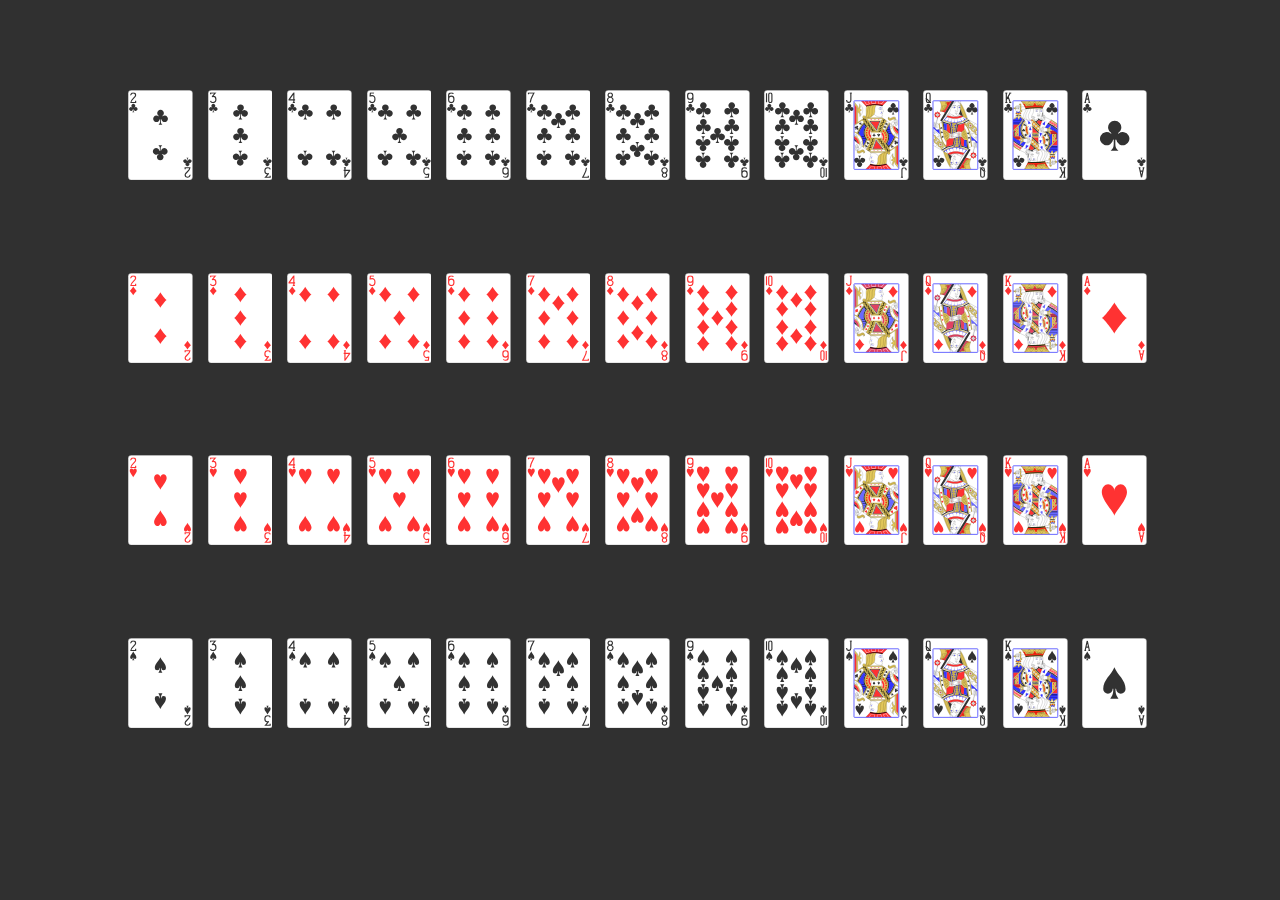
==== index.html @ d33ec6fb "first commit" ====
<!DOCTYPE html>
<html lang="en">

<head>

  <meta charset="UTF-8">
  <meta name="viewport" content="width=device-width, initial-scale=1.0">
  <title>ShipheadJS</title>

  <!-- ! Imports -->
  <script src='svg.js'></script>
  <script src='playing-card.js'></script>

  <!-- ! CSS -->
  <link rel="stylesheet" href="styles.css">

</head>

<body>

  <!-- ! HTML -->
  <div id="page">

    <div id="deck"></div>

  </div>

  <!-- ! JavaScript -->
  <script src="main.js" defer></script>

</body>

</html>
---- styles.css ----
:root {
  --debug-outline: 0px;
  --foreground-colour: rgb(255, 255, 255);
  --background-colour: rgb(48, 48, 48);
  --font-size: 16px;
  --font-family: monospace, sans-serif;
  --font-weight: 400;
  --scrollbar-slider: rgb(84, 93, 103);
  --scrollbar-gutter: transparent;
  --scrollbar-colour: var(--scrollbar-slider) var(--scrollbar-gutter);
  --pcm: 0.6;
  --pch: calc(150px * (var(--pcm)));
  --pcw: calc(108px * (var(--pcm)));
}

html, body {
  height: 100%;
  width: 100%;
  margin: 0px;
  padding: 0px;
  box-sizing: border-box;
  overflow: auto;
  background-color: var(--background-colour);
  color: var(--foreground-colour);
  font-family: var(--font-family);
  font-size: var(--font-size);
  font-weight: var(--font-weight);
  scrollbar-color: var(--scrollbar-slider) var(--scrollbar-gutter);
  box-shadow: inset 0 0 0 var(--debug-outline) var(--foreground-colour);
}

playing-card {
  user-select: none;
  display: inline-block;
  width: var(--pcw);
  height: var(--pch);
  box-sizing: border-box;
}

#center-pile playing-card {
  margin-left: -80px;
}

playing-card:hover {
  transform: translateY(-16px);
  box-shadow: 0px -4px 10px rgba(0, 128, 255, 1), 0px 4px 10px rgba(0, 128, 255, 1);
}

/* 
[flipped="true"] {
  filter: grayscale(1.0);
} */

#page {
  height: 100%;
  width: 100%;
  position: relative;
  display: flex;
  flex-direction: column;
  align-items: center;
  justify-content: space-between;
}

#deck {
  top: 50%;
  left: 50%;
  gap: 4px;
  transform: translate(-50%, -50%);
  width: 80%;
  height: 80%;
  position: absolute;
  box-sizing: border-box;
  display: grid;
  grid-template-columns: repeat(13, 1fr);
  grid-template-rows: repeat(4, 1fr);
  gap: 10px;
}
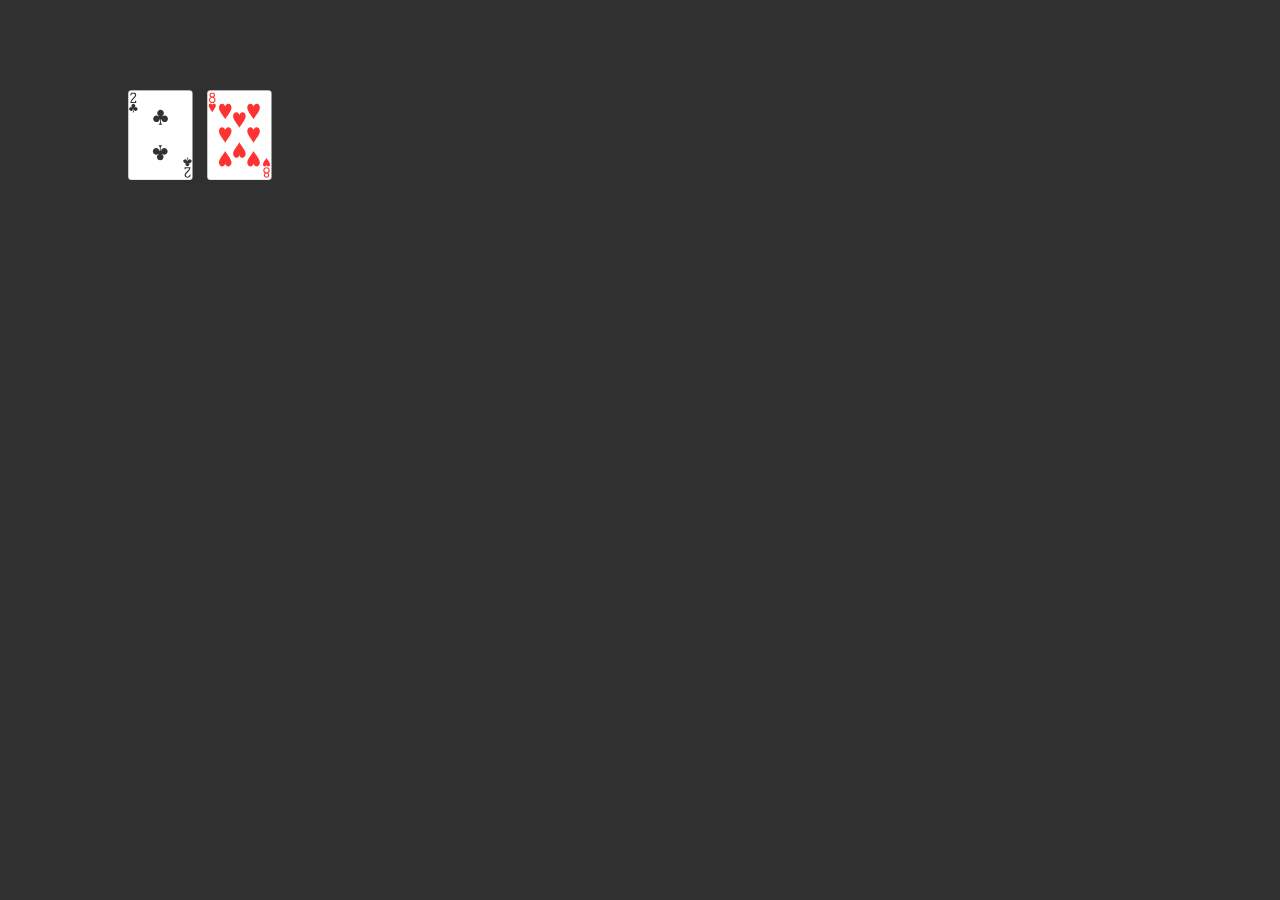
==== commit 82b8cf84: "tweaks, and removed all arguments passed to custom element constructor" ====
--- a/index.html
+++ b/index.html
@@ -21,7 +21,10 @@
   <!-- ! HTML -->
   <div id="page">
 
-    <div id="deck"></div>
+    <div id="deck">
+      <playing-card rank="2" suit="clubs" flipped="false" draggable="true"></playing-card>
+      <playing-card rank="8" suit="hearts" flipped="false" draggable="true"></playing-card>
+    </div>
 
   </div>
 
--- a/styles.css
+++ b/styles.css
@@ -2,12 +2,10 @@
   --debug-outline: 0px;
   --foreground-colour: rgb(255, 255, 255);
   --background-colour: rgb(48, 48, 48);
+  --scrollbar-colour: rgb(84, 93, 103) transparent;
+  --font-family: monospace, sans-serif;
   --font-size: 16px;
-  --font-family: monospace, sans-serif;
   --font-weight: 400;
-  --scrollbar-slider: rgb(84, 93, 103);
-  --scrollbar-gutter: transparent;
-  --scrollbar-colour: var(--scrollbar-slider) var(--scrollbar-gutter);
   --pcm: 0.6;
   --pch: calc(150px * (var(--pcm)));
   --pcw: calc(108px * (var(--pcm)));
@@ -18,38 +16,16 @@
   width: 100%;
   margin: 0px;
   padding: 0px;
+  overflow: auto;
   box-sizing: border-box;
-  overflow: auto;
   background-color: var(--background-colour);
   color: var(--foreground-colour);
   font-family: var(--font-family);
   font-size: var(--font-size);
   font-weight: var(--font-weight);
-  scrollbar-color: var(--scrollbar-slider) var(--scrollbar-gutter);
+  scrollbar-color: var(--scrollbar-colour);
   box-shadow: inset 0 0 0 var(--debug-outline) var(--foreground-colour);
 }
-
-playing-card {
-  user-select: none;
-  display: inline-block;
-  width: var(--pcw);
-  height: var(--pch);
-  box-sizing: border-box;
-}
-
-#center-pile playing-card {
-  margin-left: -80px;
-}
-
-playing-card:hover {
-  transform: translateY(-16px);
-  box-shadow: 0px -4px 10px rgba(0, 128, 255, 1), 0px 4px 10px rgba(0, 128, 255, 1);
-}
-
-/* 
-[flipped="true"] {
-  filter: grayscale(1.0);
-} */
 
 #page {
   height: 100%;
@@ -61,17 +37,29 @@
   justify-content: space-between;
 }
 
+playing-card {
+  user-select: none;
+  display: inline-block;
+  width: var(--pcw);
+  height: var(--pch);
+  box-sizing: border-box;
+}
+
+/* playing-card:hover {
+  transform: translateY(-16px);
+  box-shadow: 0px -4px 10px rgba(0, 128, 255, 1), 0px 4px 10px rgba(0, 128, 255, 1);
+} */
+
 #deck {
+  display: grid;
+  position: absolute;
   top: 50%;
   left: 50%;
-  gap: 4px;
   transform: translate(-50%, -50%);
+  box-sizing: border-box;
   width: 80%;
   height: 80%;
-  position: absolute;
-  box-sizing: border-box;
-  display: grid;
+  gap: 4px;
   grid-template-columns: repeat(13, 1fr);
   grid-template-rows: repeat(4, 1fr);
-  gap: 10px;
 }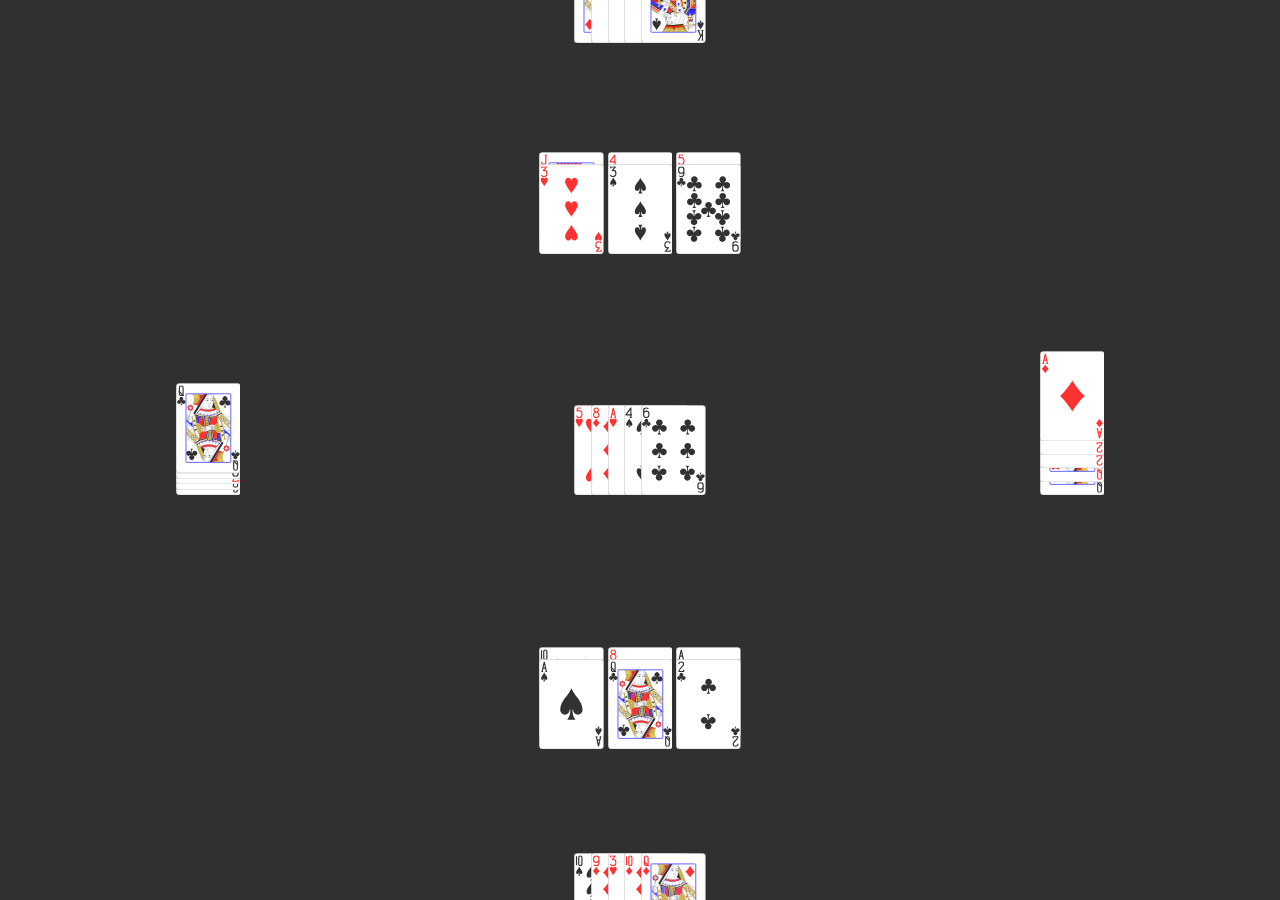
==== commit e3b5a955: "rewrite for more understandable layout / CSS manipulation" ====
--- a/index.html
+++ b/index.html
@@ -21,9 +21,34 @@
   <!-- ! HTML -->
   <div id="page">
 
-    <div id="deck">
-      <playing-card rank="2" suit="clubs" flipped="false" draggable="true"></playing-card>
-      <playing-card rank="8" suit="hearts" flipped="false" draggable="true"></playing-card>
+    <div id="enemy-hand-strip" class="strip">
+      <div class="hand"></div>
+    </div>
+
+    <div id="enemy-piles-strip" class="strip">
+      <div class="piles">
+        <div class="pile"></div>
+        <div class="pile"></div>
+        <div class="pile"></div>
+      </div>
+    </div>
+
+    <div id="center-strip" class="strip">
+      <div id="deck"></div>
+      <div id="played"></div>
+      <div id="discarded"></div>
+    </div>
+
+    <div id="player-piles-strip" class="strip">
+      <div class="piles">
+        <div class="pile"></div>
+        <div class="pile"></div>
+        <div class="pile"></div>
+      </div>
+    </div>
+
+    <div id="player-hand-strip" class="strip">
+      <div class="hand"></div>
     </div>
 
   </div>
--- a/styles.css
+++ b/styles.css
@@ -34,7 +34,8 @@
   display: flex;
   flex-direction: column;
   align-items: center;
-  justify-content: space-between;
+  justify-content: space-evenly;
+  overflow: hidden;
 }
 
 playing-card {
@@ -45,21 +46,124 @@
   box-sizing: border-box;
 }
 
-/* playing-card:hover {
-  transform: translateY(-16px);
-  box-shadow: 0px -4px 10px rgba(0, 128, 255, 1), 0px 4px 10px rgba(0, 128, 255, 1);
-} */
+.strip {
+  width: 100%;
+  height: auto;
+  display: flex;
+  flex-direction: row;
+  justify-content: center;
+}
+
+.piles {
+  width: auto;
+  height: auto;
+  display: flex;
+  flex-direction: row;
+  justify-content: center;
+  gap: 4px;
+}
+
+.pile {
+  width: auto;
+  height: var(--pch);
+  display: flex;
+  flex-direction: column;
+  justify-content: center;
+}
+
+#enemy-hand-strip {
+  position: absolute;
+  left: 0;
+  top: 0;
+  transform: translateY(-50%);
+  background-color: transparent;
+}
+
+#enemy-hand-strip > .hand {
+  background-color: transparent;
+}
+
+#enemy-piles-strip {
+  background-color: transparent;
+}
+
+#player-hand-strip {
+  position: absolute;
+  left: 0;
+  bottom: 0;
+  transform: translateY(50%);
+  background-color: transparent;
+} 
+
+#player-hand-strip > .hand {
+  background-color: transparent;
+}
+
+#player-piles-strip {
+  background-color: transparent;
+}
+
+#center-strip {
+  justify-content: space-evenly;
+}
 
 #deck {
-  display: grid;
-  position: absolute;
-  top: 50%;
-  left: 50%;
-  transform: translate(-50%, -50%);
-  box-sizing: border-box;
-  width: 80%;
-  height: 80%;
-  gap: 4px;
-  grid-template-columns: repeat(13, 1fr);
-  grid-template-rows: repeat(4, 1fr);
+  width: auto;
+  height: var(--pch);
+  display: flex;
+  flex-direction: column;
+  align-items: center;
+}
+#deck playing-card {
+  margin-top: calc(-1.06 * var(--pch));
+}
+#deck playing-card:first-of-type{
+  margin-top: 0px;
+}
+
+#played {
+  width: 35%;
+  height: var(--pch);
+  display: flex;
+  flex-direction: row;
+  justify-content: center;
+  align-items: center;
+}
+#played playing-card{
+  margin-left: -48px;
+}
+#played > playing-card:first-of-type{
+  margin-left: 0px;
+}
+
+#discarded {
+  width: auto;
+  height: var(--pch);
+  display: flex;
+  flex-direction: column;
+  align-items: center;
+}
+#discarded playing-card {
+  margin-top: calc(-1.15 * var(--pch));
+}
+#discarded playing-card:first-of-type{
+  margin-top: 0px;
+}
+
+
+
+.hand playing-card{
+  margin-left: -48px;
+}
+
+.hand > playing-card:first-of-type{
+  margin-left: 0px;
+}
+
+.pile playing-card {
+  margin-top: -78px;
+}
+
+.pile playing-card:first-of-type{
+  margin-top: 0px;
 }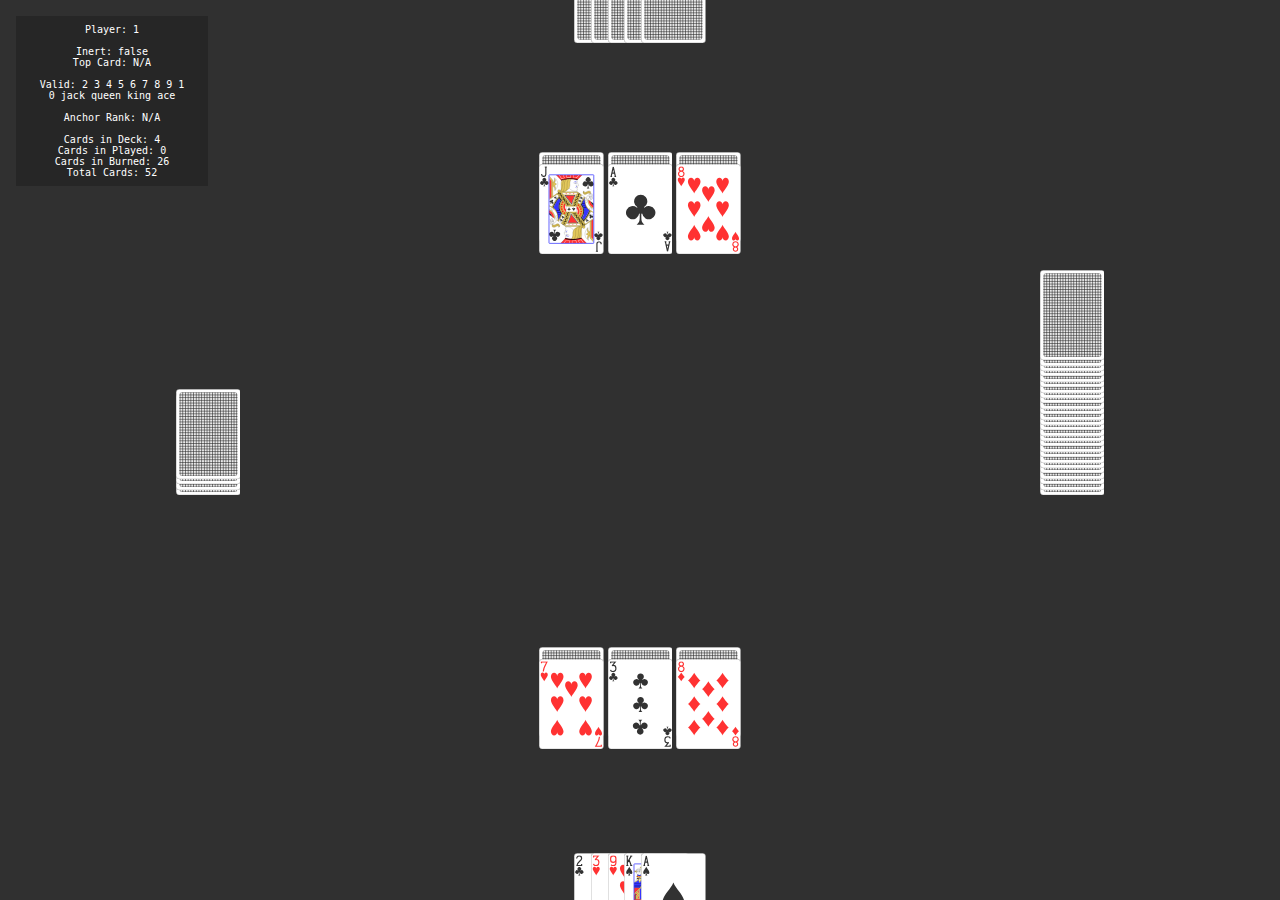
==== commit 1e1f13ae: "major rewrite, added functionality for computer to play randomly" ====
--- a/index.html
+++ b/index.html
@@ -18,37 +18,40 @@
 
 <body>
 
+  <div id="information">
+  </div>
+
   <!-- ! HTML -->
   <div id="page">
 
-    <div id="enemy-hand-strip" class="strip">
-      <div class="hand"></div>
+    <div id="computer-hand-band" class="band">
+      <div id="computer-hand" class="hand"></div>
     </div>
 
-    <div id="enemy-piles-strip" class="strip">
-      <div class="piles">
-        <div class="pile"></div>
-        <div class="pile"></div>
-        <div class="pile"></div>
+    <div id="computer-piles-band" class="band">
+      <div id="computer-piles" class="piles">
+        <div id='computer-left' class="pile"></div>
+        <div id='computer-middle' class="pile"></div>
+        <div id='computer-right' class="pile"></div>
       </div>
     </div>
 
-    <div id="center-strip" class="strip">
+    <div id="center-band" class="band">
       <div id="deck"></div>
       <div id="played"></div>
-      <div id="discarded"></div>
+      <div id="burned"></div>
     </div>
 
-    <div id="player-piles-strip" class="strip">
-      <div class="piles">
-        <div class="pile"></div>
-        <div class="pile"></div>
-        <div class="pile"></div>
+    <div id="player-piles-band" class="band">
+      <div id="player-piles" class="piles">
+        <div id='player-left' class="pile"></div>
+        <div id='player-middle' class="pile"></div>
+        <div id='player-right' class="pile"></div>
       </div>
     </div>
 
-    <div id="player-hand-strip" class="strip">
-      <div class="hand"></div>
+    <div id="player-hand-band" class="band">
+      <div id="player-hand" class="hand"></div>
     </div>
 
   </div>
--- a/styles.css
+++ b/styles.css
@@ -46,7 +46,7 @@
   box-sizing: border-box;
 }
 
-.strip {
+.band {
   width: 100%;
   height: auto;
   display: flex;
@@ -71,7 +71,7 @@
   justify-content: center;
 }
 
-#enemy-hand-strip {
+#computer-hand-band {
   position: absolute;
   left: 0;
   top: 0;
@@ -79,15 +79,15 @@
   background-color: transparent;
 }
 
-#enemy-hand-strip > .hand {
-  background-color: transparent;
-}
-
-#enemy-piles-strip {
-  background-color: transparent;
-}
-
-#player-hand-strip {
+#computer-hand-band > .hand {
+  background-color: transparent;
+}
+
+#computer-piles-band {
+  background-color: transparent;
+}
+
+#player-hand-band {
   position: absolute;
   left: 0;
   bottom: 0;
@@ -95,19 +95,49 @@
   background-color: transparent;
 } 
 
-#player-hand-strip > .hand {
-  background-color: transparent;
-}
-
-#player-piles-strip {
-  background-color: transparent;
-}
-
-#center-strip {
+#player-hand-band > .hand {
+  background-color: transparent;
+}
+
+#player-piles-band {
+  background-color: transparent;
+}
+
+#center-band {
   justify-content: space-evenly;
 }
 
+#information {
+  overflow: auto;
+  position: absolute;
+  font-size: 10px;
+  scrollbar-gutter: stable both-edges;
+  width: 15%;
+  max-height: 40%;
+  display: flex;
+  flex-direction: column;
+  justify-content: space-evenly;
+  justify-content: center;
+  align-items: center;
+  left: 0;
+  top: 0;
+  box-sizing: border-box;
+  margin: 16px;
+  user-select: none;
+  padding: 8px;
+  background-color: rgba(0, 0, 0, 0.2);
+  z-index: 99;
+}
+
+#information > div {
+  word-wrap: break-word;
+  word-break: break-all;
+  /* white-space: normal; */
+  text-align: center;
+}
+
 #deck {
+  min-width: var(--pcw);
   width: auto;
   height: var(--pch);
   display: flex;
@@ -122,6 +152,8 @@
 }
 
 #played {
+  /* min-width: var(--pcw);
+  max-width: 35%; */
   width: 35%;
   height: var(--pch);
   display: flex;
@@ -136,17 +168,19 @@
   margin-left: 0px;
 }
 
-#discarded {
-  width: auto;
-  height: var(--pch);
-  display: flex;
-  flex-direction: column;
-  align-items: center;
-}
-#discarded playing-card {
-  margin-top: calc(-1.15 * var(--pch));
-}
-#discarded playing-card:first-of-type{
+#burned {
+  min-width: var(--pcw);
+  width: auto;
+  height: var(--pch);
+  display: flex;
+  flex-direction: column;
+  align-items: center;
+}
+#burned playing-card {
+  /* margin-top: calc(-1.15 * var(--pch)); */
+    margin-top: calc(-1.06 * var(--pch));
+}
+#burned playing-card:first-of-type{
   margin-top: 0px;
 }
 
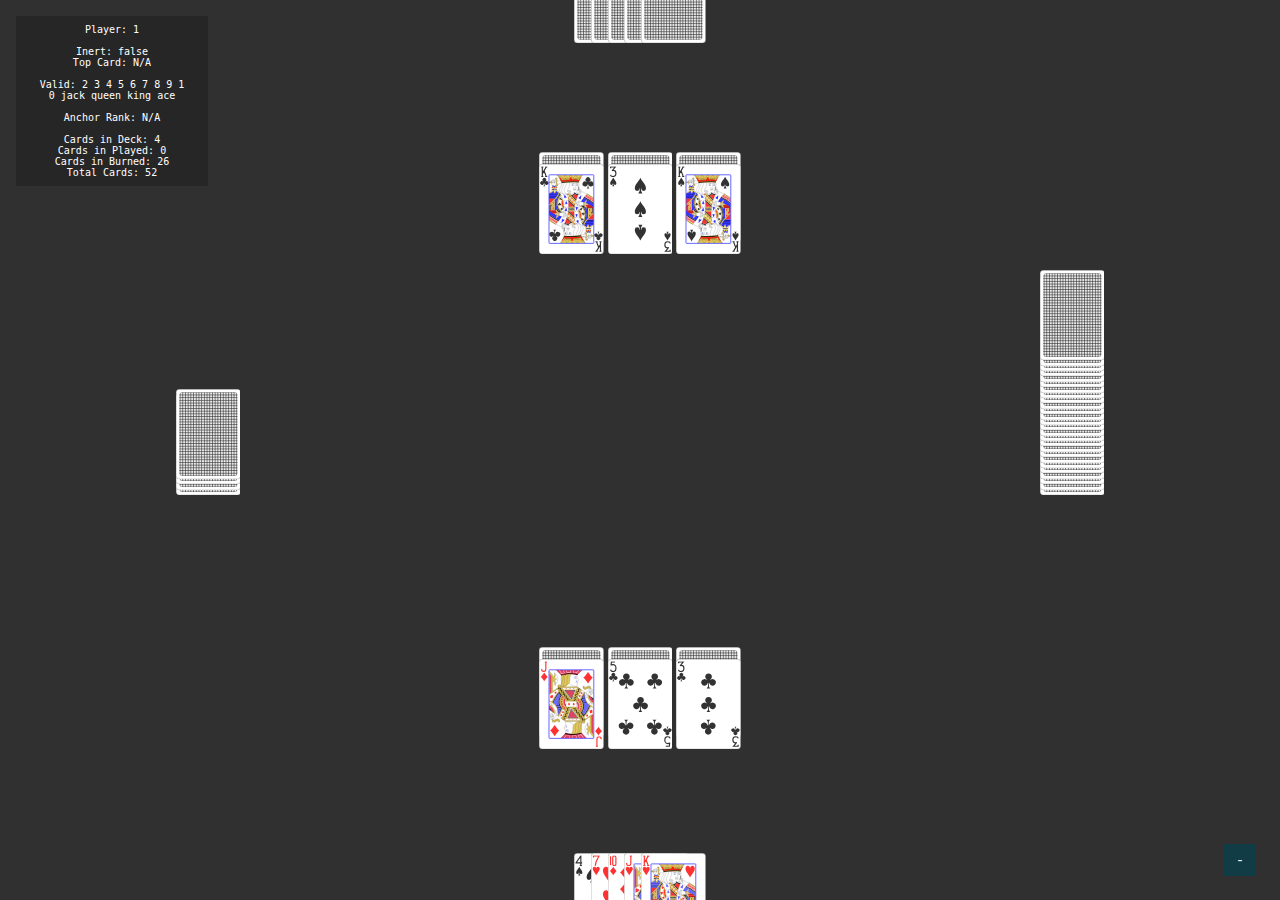
==== commit 3c3dd7a6: "Added experimental toolbar buttons for mobile testing" ====
--- a/index.html
+++ b/index.html
@@ -23,6 +23,8 @@
 
   <!-- ! HTML -->
   <div id="page">
+
+    <div id="toolbar-container"></div>
 
     <div id="computer-hand-band" class="band">
       <div id="computer-hand" class="hand"></div>
--- a/styles.css
+++ b/styles.css
@@ -200,4 +200,53 @@
 
 .pile playing-card:first-of-type{
   margin-top: 0px;
+}
+
+#toolbar-container {
+  width: 32px;
+  height: 32px;
+  position: absolute;
+  bottom: 0;
+  right: 0;
+  display: flex;
+  margin: 24px;
+  flex-direction: column-reverse;
+  background-color: transparent;
+  overflow: hidden;
+  box-shadow: inset 0 0 0 var(--debug-outline) green;
+  z-index: 99;
+}
+
+#toolbar-container:hover {
+  overflow: visible;
+}
+
+.toolbar-row {
+  height: 32px;
+  width: 32px;
+  flex-shrink: 0;
+  flex-grow: 0;
+  display: flex;
+  overflow: hidden;
+  flex-direction: row-reverse;
+  box-shadow: inset 0 0 0 var(--debug-outline) teal;
+}
+
+.toolbar-row:hover {
+  overflow: visible;
+}
+
+.toolbar-button {
+  width: 32px;
+  height: 32px;
+  display: flex;
+  font-size: 14px;
+  justify-content: center;
+  align-items: center;
+  flex-grow: 0;
+  flex-shrink: 0;
+  background-color: rgba(17, 60, 70, 1.0);
+  user-select: none;
+  cursor: pointer;
+  box-shadow: inset 0 0 0 var(--debug-outline) yellow;
 }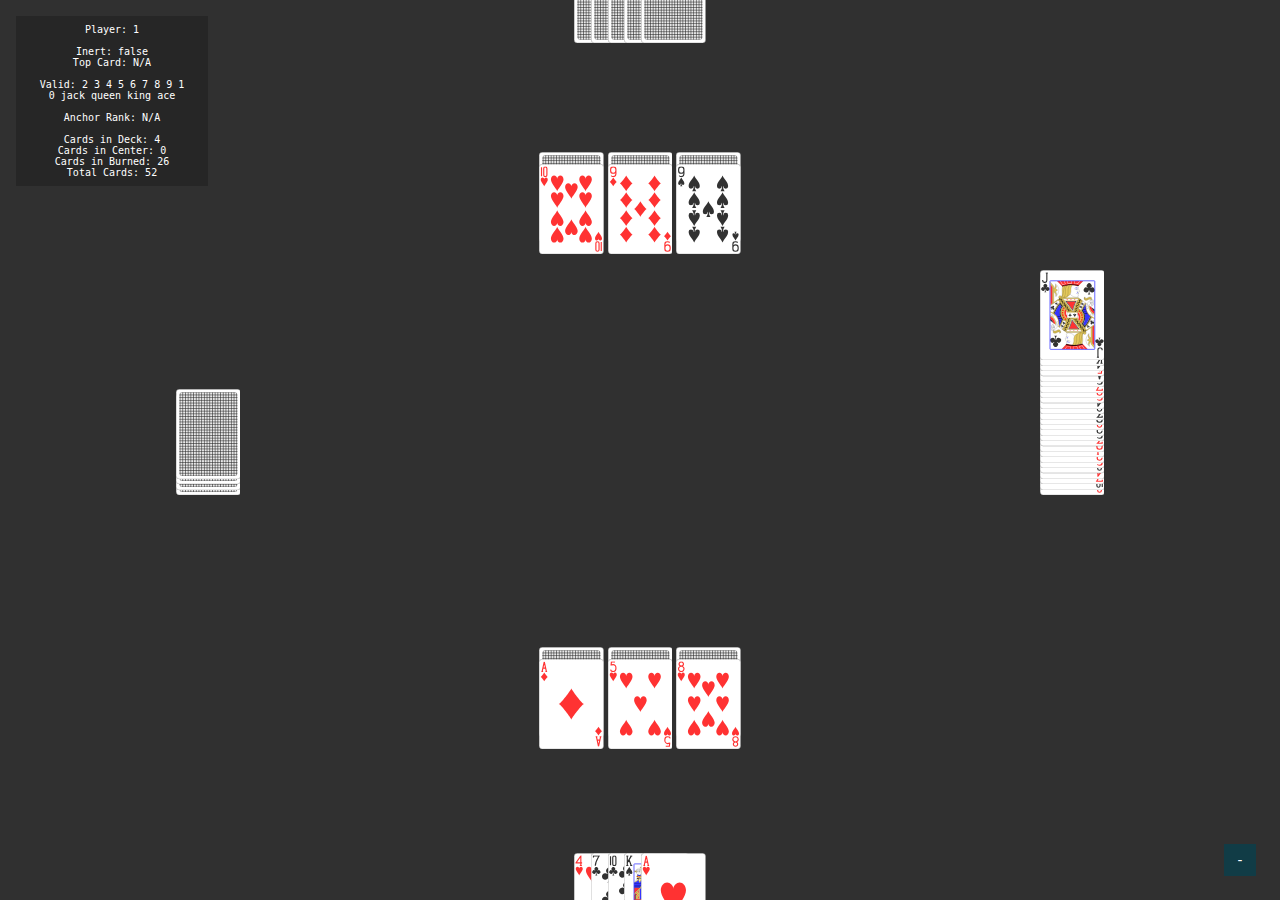
==== commit a0a7703a: "various changes of no specific note" ====
--- a/index.html
+++ b/index.html
@@ -40,7 +40,7 @@
 
     <div id="center-band" class="band">
       <div id="deck"></div>
-      <div id="played"></div>
+      <div id="center"></div>
       <div id="burned"></div>
     </div>
 
--- a/styles.css
+++ b/styles.css
@@ -41,6 +41,7 @@
 playing-card {
   user-select: none;
   display: inline-block;
+  position: relative;
   width: var(--pcw);
   height: var(--pch);
   box-sizing: border-box;
@@ -129,6 +130,10 @@
   z-index: 99;
 }
 
+.hidden {
+  display: none !important;
+}
+
 #information > div {
   word-wrap: break-word;
   word-break: break-all;
@@ -151,7 +156,7 @@
   margin-top: 0px;
 }
 
-#played {
+#center {
   /* min-width: var(--pcw);
   max-width: 35%; */
   width: 35%;
@@ -161,10 +166,10 @@
   justify-content: center;
   align-items: center;
 }
-#played playing-card{
+#center playing-card{
   margin-left: -48px;
 }
-#played > playing-card:first-of-type{
+#center > playing-card:first-of-type{
   margin-left: 0px;
 }
 
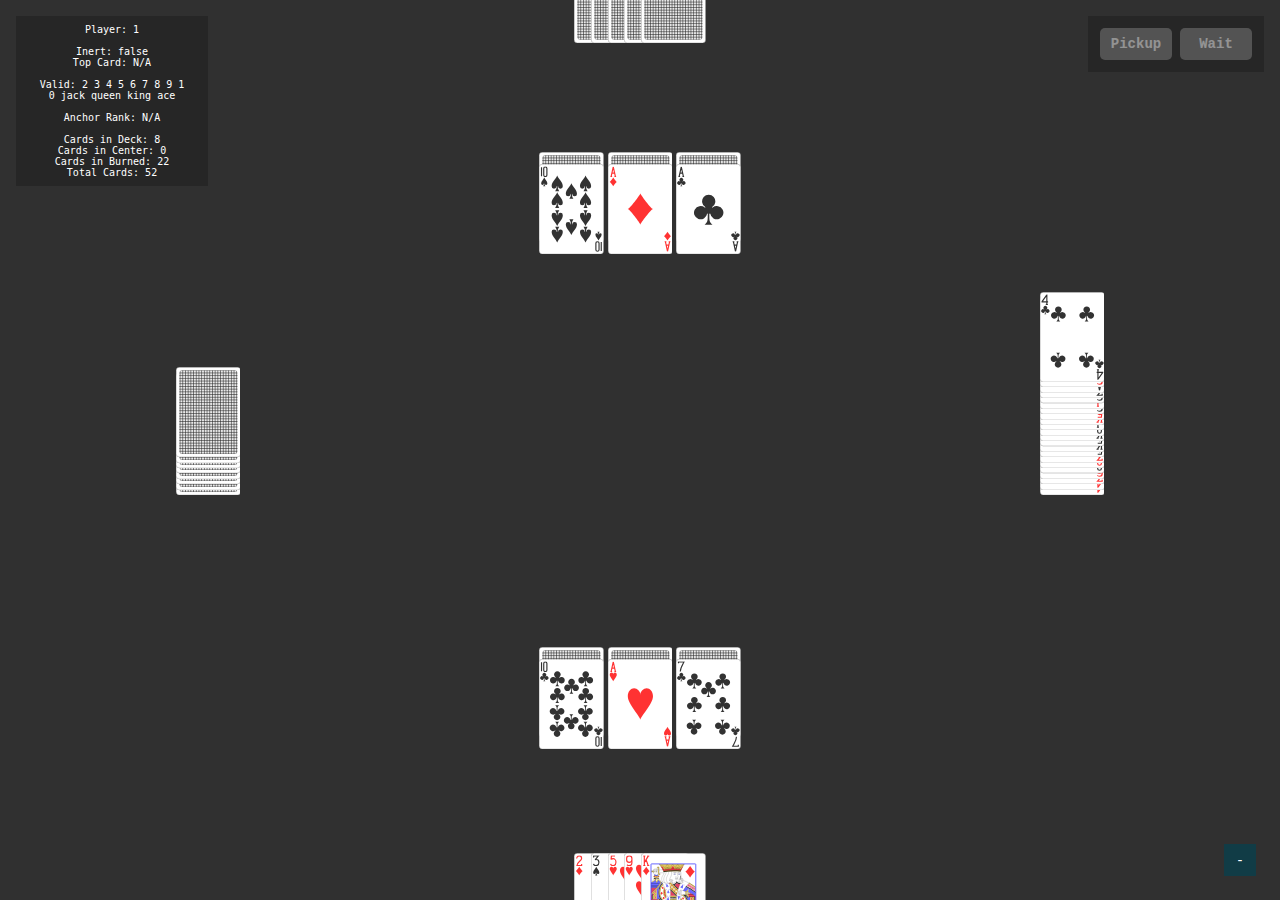
==== commit fb08a856: "added a mess of features and UI changes, major cleanup needed later" ====
--- a/index.html
+++ b/index.html
@@ -10,6 +10,7 @@
   <!-- ! Imports -->
   <script src='svg.js'></script>
   <script src='playing-card.js'></script>
+  <script src='player.js'></script>
 
   <!-- ! CSS -->
   <link rel="stylesheet" href="styles.css">
@@ -18,7 +19,11 @@
 
 <body>
 
-  <div id="information">
+  <div id="information"></div>
+
+  <div id="button-container">
+    <div id="pickup-button" class="button-div">Pickup</div>
+    <div id="wait-button" class="button-div">Wait</div>
   </div>
 
   <!-- ! HTML -->
@@ -44,16 +49,16 @@
       <div id="burned"></div>
     </div>
 
-    <div id="player-piles-band" class="band">
-      <div id="player-piles" class="piles">
-        <div id='player-left' class="pile"></div>
-        <div id='player-middle' class="pile"></div>
-        <div id='player-right' class="pile"></div>
+    <div id="human-piles-band" class="band">
+      <div id="human-piles" class="piles">
+        <div id='human-left' class="pile"></div>
+        <div id='human-middle' class="pile"></div>
+        <div id='human-right' class="pile"></div>
       </div>
     </div>
 
-    <div id="player-hand-band" class="band">
-      <div id="player-hand" class="hand"></div>
+    <div id="human-hand-band" class="band">
+      <div id="human-hand" class="hand"></div>
     </div>
 
   </div>
--- a/styles.css
+++ b/styles.css
@@ -88,7 +88,7 @@
   background-color: transparent;
 }
 
-#player-hand-band {
+#human-hand-band {
   position: absolute;
   left: 0;
   bottom: 0;
@@ -96,11 +96,11 @@
   background-color: transparent;
 } 
 
-#player-hand-band > .hand {
-  background-color: transparent;
-}
-
-#player-piles-band {
+#human-hand-band > .hand {
+  background-color: transparent;
+}
+
+#human-piles-band {
   background-color: transparent;
 }
 
@@ -129,6 +129,58 @@
   background-color: rgba(0, 0, 0, 0.2);
   z-index: 99;
 }
+
+#button-container {
+  overflow: auto;
+  position: absolute;
+  width: auto;
+  height: auto;
+  display: flex;
+  flex-direction: row;
+  justify-content: center;
+  align-items: center;
+  right: 0;
+  top: 0;
+  box-sizing: border-box;
+  margin: 16px;
+  user-select: none;
+  padding: 8px;
+  background-color: rgba(0, 0, 0, 0.2);
+  z-index: 99;
+}
+
+.button-div {
+  display: inline-block;
+  width: 72px;
+  height: 32px;
+  line-height: 32px;
+  font-size: 14px;
+  font-family: 'Courier New', Courier, monospace;
+  font-weight: 900;
+  overflow: hidden;
+  margin: 4px;
+  box-sizing: border-box;
+  background-color: grey;
+  opacity: 50%;
+  color: white;
+  text-align: center;
+  border-radius: 5px;
+  cursor: pointer;
+}
+
+.button-div.ok {
+  opacity: 1;
+  background-color: green;
+}
+
+.button-div:hover {
+  background-color: #45a089;
+}
+
+.button-div:active {
+  background-color: #388e84;
+}
+
 
 .hidden {
   display: none !important;
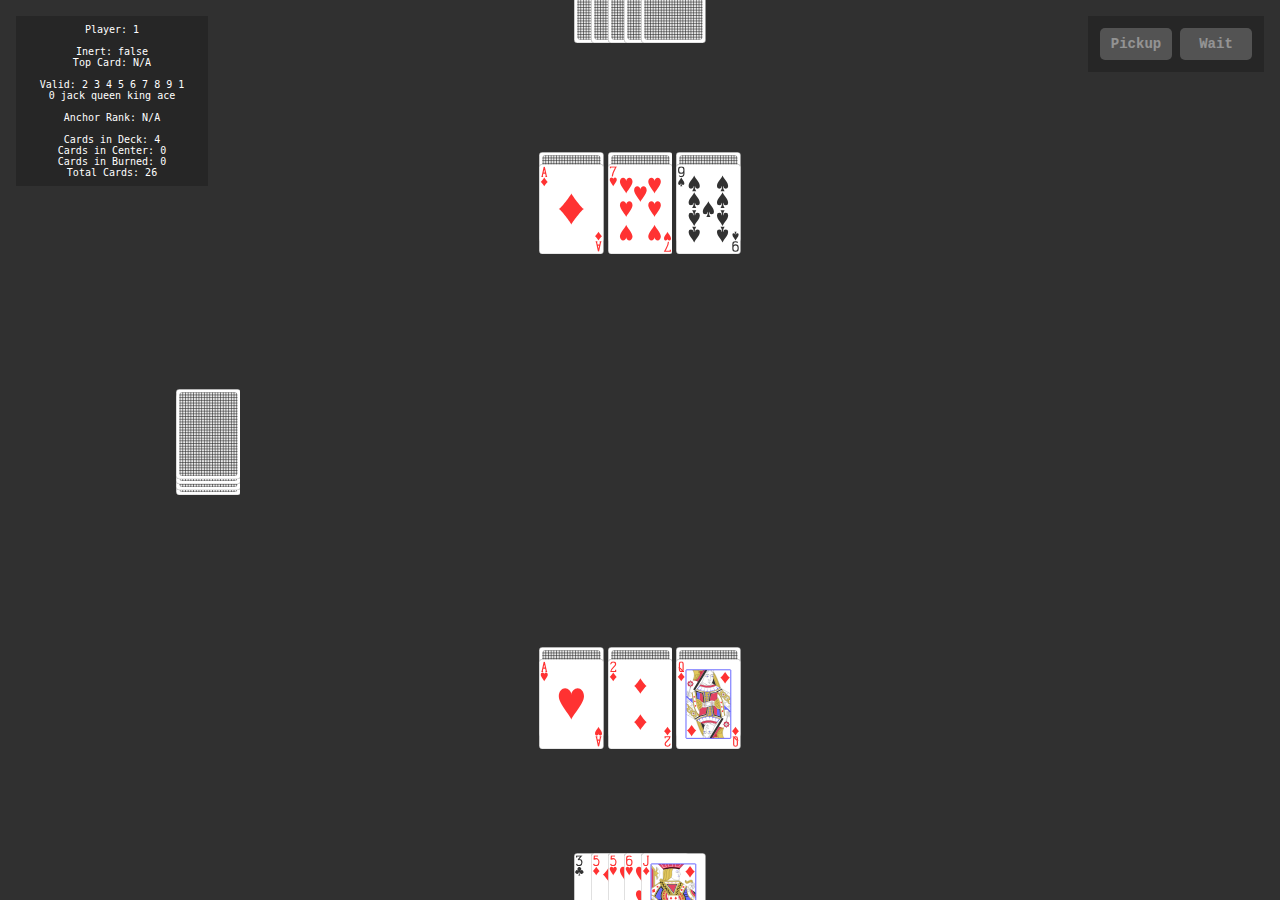
==== commit e68895a0: "major rewrite to clean up functions and move functionality to relevant objects and classes" ====
--- a/index.html
+++ b/index.html
@@ -9,8 +9,6 @@
 
   <!-- ! Imports -->
   <script src='svg.js'></script>
-  <script src='playing-card.js'></script>
-  <script src='player.js'></script>
 
   <!-- ! CSS -->
   <link rel="stylesheet" href="styles.css">
@@ -19,6 +17,7 @@
 
 <body>
 
+  <div id="toaster" class="hidden"></div>
   <div id="information"></div>
 
   <div id="button-container">
--- a/styles.css
+++ b/styles.css
@@ -306,4 +306,26 @@
   user-select: none;
   cursor: pointer;
   box-shadow: inset 0 0 0 var(--debug-outline) yellow;
+}
+
+/* ! ====================== Experimental ======================== ! */
+
+#toaster {
+  width: auto;
+  height: 24px;
+  line-height: 24px;
+  padding-left: 16px;
+  padding-right: 16px;
+  text-align: center;
+  box-sizing: border-box;
+  font-size: 14px;
+  color: rgb(255, 255, 255);
+  border-radius: 8px;
+  background-color: rgb(0, 0, 0);
+  z-index: 999;
+  position: fixed;
+  left: 15%;
+  bottom: 15%;
+  opacity: 85%;
+  transform: translate(-50%, -50%);
 }